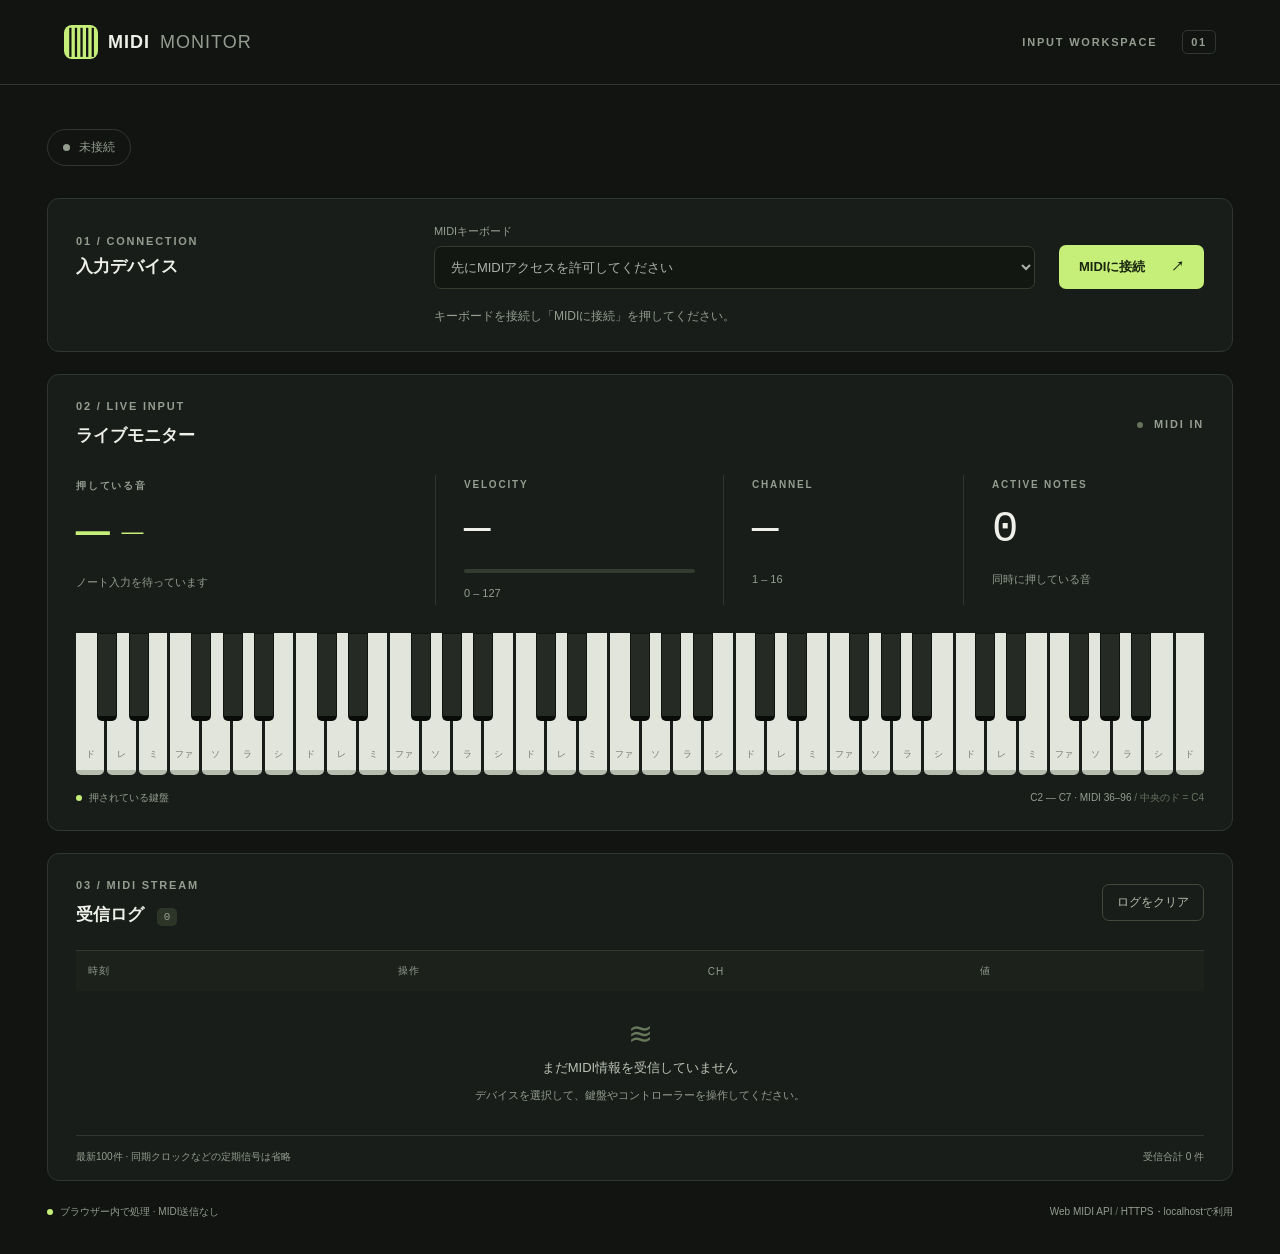
==== index.html @ 422c73a1 "MIDI Monitorを実装" ====
<!doctype html>
<html lang="ja">
<head>
  <meta charset="utf-8"><meta name="viewport" content="width=device-width,initial-scale=1">
  <title>MIDI Monitor — 入力モニター</title>
  <meta name="description" content="MIDIキーボードを選択し、ノート、ベロシティ、コントロール情報をリアルタイム表示。">
  <link rel="icon" href="data:image/svg+xml,%3Csvg xmlns='http://www.w3.org/2000/svg' viewBox='0 0 32 32'%3E%3Crect width='32' height='32' rx='8' fill='%23c7f36b'/%3E%3Cpath d='M8 8v16m8-16v16m8-16v16' stroke='%23191d17' stroke-width='4'/%3E%3C/svg%3E">
  <link rel="stylesheet" href="style.css"><script src="script.js" defer></script>
</head>
<body>
<header><a class="brand" href="./"><span class="brand-icon">▥</span>MIDI<span class="brand-light">MONITOR</span></a><span class="header-label">INPUT WORKSPACE <span class="version">01</span></span></header>
<main>
  <div class="title-row"><span class="status" id="status">未接続</span></div>
  <section class="connection panel" aria-labelledby="connection-title"><div><p class="eyebrow">01 / CONNECTION</p><h2 id="connection-title">入力デバイス</h2></div><div class="device-control"><label for="device">MIDIキーボード</label><select id="device" disabled><option value="">先にMIDIアクセスを許可してください</option></select></div><button class="primary" id="connect">MIDIに接続 <span>↗</span></button><p class="connection-help" id="message" role="status">キーボードを接続し「MIDIに接続」を押してください。</p></section>
  <section class="monitor panel" aria-labelledby="monitor-title"><div class="section-heading"><div><p class="eyebrow">02 / LIVE INPUT</p><h2 id="monitor-title">ライブモニター</h2></div><span class="small-label"><i id="activity"></i> MIDI IN</span></div>
    <div class="readouts"><div class="note-readout"><span class="metric-label">押している音</span><div class="note-display"><div id="note">—</div><span id="solfege" aria-label="ドレミの音名">—</span></div><span id="note-number">ノート入力を待っています</span></div><div class="metric"><span class="metric-label">VELOCITY</span><strong id="velocity">—</strong><div class="meter"><span id="velocity-bar"></span></div><span class="metric-foot">0 – 127</span></div><div class="metric"><span class="metric-label">CHANNEL</span><strong id="channel">—</strong><span class="metric-foot">1 – 16</span></div><div class="metric"><span class="metric-label">ACTIVE NOTES</span><strong id="active">0</strong><span class="metric-foot">同時に押している音</span></div></div>
    <div class="keyboard-scroll"><div id="keyboard" class="keyboard" role="img" aria-label="受信中のノートを示す鍵盤、C2からC7"></div></div><div class="keyboard-footer"><span><span class="legend-dot"></span>押されている鍵盤</span><span>C2 — C7 · MIDI 36–96 <span class="muted">/ 中央のド = C4</span></span></div>
  </section>
  <section class="log panel" aria-labelledby="log-title">
    <div class="section-heading"><div><p class="eyebrow">03 / MIDI STREAM</p><h2 id="log-title">受信ログ <span id="count">0</span></h2></div><button id="clear" class="secondary">ログをクリア</button></div>
    <div class="table-scroll"><table><thead><tr><th>時刻</th><th>操作</th><th>CH</th><th>値</th></tr></thead><tbody id="events"></tbody></table><div id="empty"><span class="empty-icon">≋</span><p>まだMIDI情報を受信していません</p><span>デバイスを選択して、鍵盤やコントローラーを操作してください。</span></div></div>
    <div class="log-footer"><span>最新100件 · 同期クロックなどの定期信号は省略</span><span id="total">受信合計 0 件</span></div>
  </section>
  <footer><span><span class="footer-dot"></span>ブラウザー内で処理 · MIDI送信なし</span><span>Web MIDI API <span class="muted">/</span> HTTPS・localhostで利用</span></footer>
</main>
</body></html>
---- style.css ----
:root{color-scheme:dark;--bg:#111411;--panel:#191d19;--line:#30372e;--text:#eef0e9;--muted:#949d90;--accent:#c5ef79;font-family:Inter,"Segoe UI","Noto Sans JP",sans-serif}*{box-sizing:border-box}body{margin:0;background:var(--bg);color:var(--text)}header{height:85px;padding:0 5%;border-bottom:1px solid var(--line);display:flex;align-items:center;justify-content:space-between}.brand{display:flex;align-items:center;gap:10px;color:var(--text);text-decoration:none;letter-spacing:1px;font-size:18px;font-weight:750}.brand-icon{display:grid;place-items:center;background:var(--accent);color:var(--bg);width:34px;height:34px;border-radius:8px;font-size:28px}.brand-light{font-weight:400;color:var(--muted)}.header-label,.eyebrow,.small-label,.metric-label{font-size:11px;letter-spacing:1.8px;font-weight:600}.header-label{color:var(--muted)}.version{margin-left:20px;border:1px solid var(--line);padding:5px 8px;border-radius:5px}main{max-width:1250px;margin:auto;padding:44px 32px 20px}.title-row{display:flex;align-items:center;justify-content:space-between;margin-bottom:32px}.eyebrow{color:var(--muted);margin:0 0 12px}h1{font-size:30px;letter-spacing:.02em;margin:0 0 12px;font-weight:600}.intro{font-size:13px;color:var(--muted);margin:0}.status{border:1px solid var(--line);border-radius:30px;padding:9px 15px;font-size:12px;color:var(--muted)}.status:before{content:"";display:inline-block;width:7px;height:7px;background:currentColor;border-radius:50%;margin-right:9px}.status.connected{color:var(--accent)}.panel{background:var(--panel);border:1px solid var(--line);border-radius:12px;margin-bottom:22px;padding:25px 28px}h2{font-size:17px;margin:0;font-weight:600}.connection{display:grid;grid-template-columns:1fr 1.8fr auto;gap:18px 24px;align-items:center}.connection .eyebrow{margin-bottom:8px}label{display:block;font-size:11px;color:var(--muted);margin-bottom:7px}select{width:100%;background:#111510;border:1px solid #414a3b;border-radius:7px;color:var(--text);padding:12px;font:inherit;font-size:13px}button{font:inherit;cursor:pointer;border-radius:7px;white-space:nowrap}button:disabled{opacity:.5;cursor:default}.primary{padding:13px 20px;background:var(--accent);color:#1a2510;border:0;font-weight:700;font-size:13px;margin-top:21px}.primary span{margin-left:22px}.connection-help{grid-column:2/4;margin:0;font-size:12px;color:var(--muted);line-height:1.6}.section-heading{display:flex;justify-content:space-between;align-items:center}.small-label{color:var(--muted)}i{display:inline-block;width:6px;height:6px;border-radius:50%;background:#65725c;margin-right:6px}i.flash{background:var(--accent);box-shadow:0 0 8px var(--accent)}.readouts{display:grid;grid-template-columns:1.5fr 1.2fr 1fr 1fr;margin:28px 0}.readouts>div{padding:4px 28px;border-right:1px solid var(--line)}.readouts>div:first-child{padding-left:0}.readouts>div:last-child{border-right:0}.metric-label{color:var(--muted);display:block;font-size:10px}.note-readout #note{font-family:Consolas,monospace;font-size:56px;color:var(--accent);line-height:1.4}.note-readout>span:last-child,.metric-foot{font-size:11px;color:var(--muted)}.metric strong{display:block;font:44px/1.8 Consolas,monospace}.meter{height:4px;background:#333b2e;border-radius:4px;margin:0 0 10px}.meter span{display:block;height:100%;background:var(--accent);width:0;border-radius:4px}.keyboard-scroll{overflow:auto;padding-bottom:2px}.keyboard{height:142px;position:relative;min-width:680px;display:flex;gap:3px}.key{position:relative;background:#e2e5dc;flex:1;border-radius:0 0 5px 5px;border-bottom:5px solid #b6bdae;transition:background 60ms}.key.black{position:absolute;top:0;height:62%;background:#252b24;border:1px solid #10140f;border-bottom:5px solid #080b08;z-index:2}.key span{position:absolute;bottom:9px;font:10px Consolas,monospace;color:#72796d;width:100%;text-align:center}.key.pressed{background:var(--accent);border-bottom-color:#8daf51}.keyboard-footer,.log-footer{display:flex;justify-content:space-between;color:var(--muted);font-size:10px;padding-top:14px;gap:16px}.legend-dot,.footer-dot{display:inline-block;background:var(--accent);width:6px;height:6px;border-radius:50%;margin-right:7px}.muted{color:#687361}.secondary{background:transparent;border:1px solid #414a3b;padding:9px 14px;font-size:12px;color:#b7bfaf}.secondary:hover{background:#2c3428}button:focus-visible,select:focus-visible,a:focus-visible{outline:2px solid var(--accent);outline-offset:4px}.log{padding-bottom:16px}#count{font:11px Consolas,monospace;padding:3px 7px;border-radius:5px;background:#2d3528;color:var(--muted);margin-left:8px}.table-scroll{max-height:330px;overflow:auto;margin-top:24px;border-top:1px solid var(--line)}table{width:100%;border-collapse:collapse;text-align:left;white-space:nowrap;font-size:12px}th{color:var(--muted);font-size:10px;letter-spacing:1px;font-weight:500;padding:13px 12px;background:#1c211b;position:sticky;top:0}td{padding:12px;border-bottom:1px solid #2a3127;font-family:Consolas,monospace}td:nth-child(2){color:var(--accent)}#empty{text-align:center;padding:25px 15px 32px}#empty[hidden]{display:none}.empty-icon{color:#68795b;font-size:30px}#empty p{font-size:13px;color:#bbc3b4;margin:8px 0}#empty>span:last-child{font-size:11px;color:var(--muted)}.log-footer{border-top:1px solid var(--line)}footer{display:flex;justify-content:space-between;color:var(--muted);font-size:10px;padding:2px 0 15px;gap:15px}@media(max-width:750px){header{height:66px;padding:0 20px}.header-label{display:none}main{padding:28px 16px 16px}h1{font-size:23px}.title-row{gap:12px;align-items:flex-start}.status{font-size:10px;padding:8px;white-space:nowrap}.panel{padding:20px 16px}.connection{grid-template-columns:1fr auto}.connection>div:first-child{grid-column:1/-1}.connection-help{grid-column:1/-1}.readouts{grid-template-columns:1fr 1fr;row-gap:22px}.readouts>div{padding:0 16px}.readouts>div:nth-child(2){border:0}.readouts>div:nth-child(3){padding-left:0}.keyboard-footer{font-size:9px}.keyboard-footer .muted{display:none}footer{flex-direction:column;font-size:10px}.intro{font-size:11px}.primary{padding:13px}.primary span{margin-left:10px}}
:root .note-display{display:flex;align-items:center;gap:12px;flex-wrap:wrap}#solfege{font-size:22px;color:var(--accent);white-space:nowrap}.key span{font-size:9px}
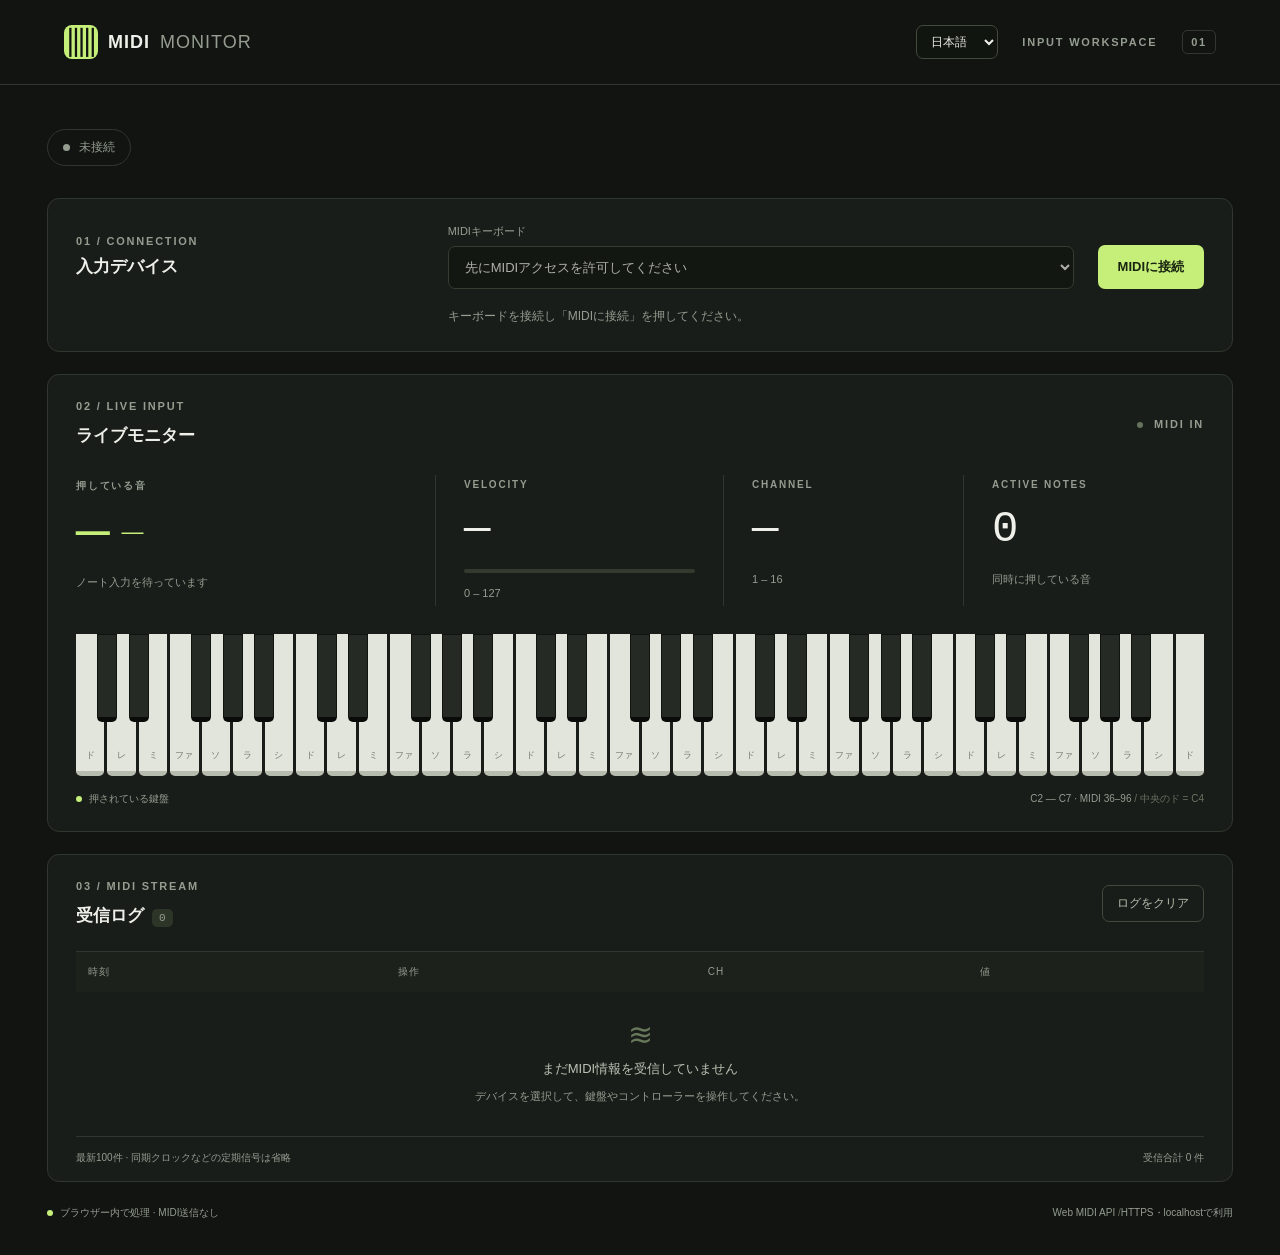
==== commit e24944cf: "Add Japanese and English site localization" ====
--- a/index.html
+++ b/index.html
@@ -8,19 +8,19 @@
   <link rel="stylesheet" href="style.css"><script src="script.js" defer></script>
 </head>
 <body>
-<header><a class="brand" href="./"><span class="brand-icon">▥</span>MIDI<span class="brand-light">MONITOR</span></a><span class="header-label">INPUT WORKSPACE <span class="version">01</span></span></header>
+<header><a class="brand" href="./"><span class="brand-icon">▥</span>MIDI<span class="brand-light">MONITOR</span></a><div class="header-controls"><select id="language" aria-label="Language / 言語"><option value="ja" lang="ja">日本語</option><option value="en" lang="en">English</option></select><span class="header-label">INPUT WORKSPACE <span class="version">01</span></span></div></header>
 <main>
-  <div class="title-row"><span class="status" id="status">未接続</span></div>
-  <section class="connection panel" aria-labelledby="connection-title"><div><p class="eyebrow">01 / CONNECTION</p><h2 id="connection-title">入力デバイス</h2></div><div class="device-control"><label for="device">MIDIキーボード</label><select id="device" disabled><option value="">先にMIDIアクセスを許可してください</option></select></div><button class="primary" id="connect">MIDIに接続 <span>↗</span></button><p class="connection-help" id="message" role="status">キーボードを接続し「MIDIに接続」を押してください。</p></section>
-  <section class="monitor panel" aria-labelledby="monitor-title"><div class="section-heading"><div><p class="eyebrow">02 / LIVE INPUT</p><h2 id="monitor-title">ライブモニター</h2></div><span class="small-label"><i id="activity"></i> MIDI IN</span></div>
-    <div class="readouts"><div class="note-readout"><span class="metric-label">押している音</span><div class="note-display"><div id="note">—</div><span id="solfege" aria-label="ドレミの音名">—</span></div><span id="note-number">ノート入力を待っています</span></div><div class="metric"><span class="metric-label">VELOCITY</span><strong id="velocity">—</strong><div class="meter"><span id="velocity-bar"></span></div><span class="metric-foot">0 – 127</span></div><div class="metric"><span class="metric-label">CHANNEL</span><strong id="channel">—</strong><span class="metric-foot">1 – 16</span></div><div class="metric"><span class="metric-label">ACTIVE NOTES</span><strong id="active">0</strong><span class="metric-foot">同時に押している音</span></div></div>
-    <div class="keyboard-scroll"><div id="keyboard" class="keyboard" role="img" aria-label="受信中のノートを示す鍵盤、C2からC7"></div></div><div class="keyboard-footer"><span><span class="legend-dot"></span>押されている鍵盤</span><span>C2 — C7 · MIDI 36–96 <span class="muted">/ 中央のド = C4</span></span></div>
+  <div class="title-row"><span class="status" id="status"><span data-i18n="未接続">未接続</span></span></div>
+  <section class="connection panel" aria-labelledby="connection-title"><div><p class="eyebrow">01 / CONNECTION</p><h2 id="connection-title"><span data-i18n="入力デバイス">入力デバイス</span></h2></div><div class="device-control"><label for="device"><span data-i18n="MIDIキーボード">MIDIキーボード</span></label><select id="device" disabled><option value="">先にMIDIアクセスを許可してください</option></select></div><button class="primary" id="connect"><span data-i18n="MIDIに接続">MIDIに接続 </span><span>↗</span></button><p class="connection-help" id="message" role="status"><span data-i18n="キーボードを接続し「MIDIに接続」を押してください。">キーボードを接続し「MIDIに接続」を押してください。</span></p></section>
+  <section class="monitor panel" aria-labelledby="monitor-title"><div class="section-heading"><div><p class="eyebrow">02 / LIVE INPUT</p><h2 id="monitor-title"><span data-i18n="ライブモニター">ライブモニター</span></h2></div><span class="small-label"><i id="activity"></i> MIDI IN</span></div>
+    <div class="readouts"><div class="note-readout"><span class="metric-label"><span data-i18n="押している音">押している音</span></span><div class="note-display"><div id="note">—</div><span id="solfege" data-i18n-aria="ドレミの音名" aria-label="ドレミの音名">—</span></div><span id="note-number"><span data-i18n="ノート入力を待っています">ノート入力を待っています</span></span></div><div class="metric"><span class="metric-label">VELOCITY</span><strong id="velocity">—</strong><div class="meter"><span id="velocity-bar"></span></div><span class="metric-foot">0 – 127</span></div><div class="metric"><span class="metric-label">CHANNEL</span><strong id="channel">—</strong><span class="metric-foot">1 – 16</span></div><div class="metric"><span class="metric-label">ACTIVE NOTES</span><strong id="active">0</strong><span class="metric-foot"><span data-i18n="同時に押している音">同時に押している音</span></span></div></div>
+    <div class="keyboard-scroll"><div id="keyboard" class="keyboard" role="img" data-i18n-aria="受信中のノートを示す鍵盤、C2からC7" aria-label="受信中のノートを示す鍵盤、C2からC7"></div></div><div class="keyboard-footer"><span><span class="legend-dot"></span><span data-i18n="押されている鍵盤">押されている鍵盤</span></span><span>C2 — C7 · MIDI 36–96 <span class="muted"><span data-i18n="/ 中央のド = C4">/ 中央のド = C4</span></span></span></div>
   </section>
   <section class="log panel" aria-labelledby="log-title">
-    <div class="section-heading"><div><p class="eyebrow">03 / MIDI STREAM</p><h2 id="log-title">受信ログ <span id="count">0</span></h2></div><button id="clear" class="secondary">ログをクリア</button></div>
-    <div class="table-scroll"><table><thead><tr><th>時刻</th><th>操作</th><th>CH</th><th>値</th></tr></thead><tbody id="events"></tbody></table><div id="empty"><span class="empty-icon">≋</span><p>まだMIDI情報を受信していません</p><span>デバイスを選択して、鍵盤やコントローラーを操作してください。</span></div></div>
-    <div class="log-footer"><span>最新100件 · 同期クロックなどの定期信号は省略</span><span id="total">受信合計 0 件</span></div>
+    <div class="section-heading"><div><p class="eyebrow">03 / MIDI STREAM</p><h2 id="log-title"><span data-i18n="受信ログ">受信ログ </span><span id="count">0</span></h2></div><button id="clear" class="secondary"><span data-i18n="ログをクリア">ログをクリア</span></button></div>
+    <div class="table-scroll"><table><thead><tr><th><span data-i18n="時刻">時刻</span></th><th><span data-i18n="操作">操作</span></th><th>CH</th><th><span data-i18n="値">値</span></th></tr></thead><tbody id="events"></tbody></table><div id="empty"><span class="empty-icon">≋</span><p><span data-i18n="まだMIDI情報を受信していません">まだMIDI情報を受信していません</span></p><span><span data-i18n="デバイスを選択して、鍵盤やコントローラーを操作してください。">デバイスを選択して、鍵盤やコントローラーを操作してください。</span></span></div></div>
+    <div class="log-footer"><span><span data-i18n="最新100件 · 同期クロックなどの定期信号は省略">最新100件 · 同期クロックなどの定期信号は省略</span></span><span id="total">受信合計 0 件</span></div>
   </section>
-  <footer><span><span class="footer-dot"></span>ブラウザー内で処理 · MIDI送信なし</span><span>Web MIDI API <span class="muted">/</span> HTTPS・localhostで利用</span></footer>
+  <footer><span><span class="footer-dot"></span><span data-i18n="ブラウザー内で処理 · MIDI送信なし">ブラウザー内で処理 · MIDI送信なし</span></span><span>Web MIDI API <span class="muted">/</span><span data-i18n="HTTPS・localhostで利用"> HTTPS・localhostで利用</span></span></footer>
 </main>
 </body></html>
--- a/style.css
+++ b/style.css
@@ -1,2 +1,5 @@
 :root{color-scheme:dark;--bg:#111411;--panel:#191d19;--line:#30372e;--text:#eef0e9;--muted:#949d90;--accent:#c5ef79;font-family:Inter,"Segoe UI","Noto Sans JP",sans-serif}*{box-sizing:border-box}body{margin:0;background:var(--bg);color:var(--text)}header{height:85px;padding:0 5%;border-bottom:1px solid var(--line);display:flex;align-items:center;justify-content:space-between}.brand{display:flex;align-items:center;gap:10px;color:var(--text);text-decoration:none;letter-spacing:1px;font-size:18px;font-weight:750}.brand-icon{display:grid;place-items:center;background:var(--accent);color:var(--bg);width:34px;height:34px;border-radius:8px;font-size:28px}.brand-light{font-weight:400;color:var(--muted)}.header-label,.eyebrow,.small-label,.metric-label{font-size:11px;letter-spacing:1.8px;font-weight:600}.header-label{color:var(--muted)}.version{margin-left:20px;border:1px solid var(--line);padding:5px 8px;border-radius:5px}main{max-width:1250px;margin:auto;padding:44px 32px 20px}.title-row{display:flex;align-items:center;justify-content:space-between;margin-bottom:32px}.eyebrow{color:var(--muted);margin:0 0 12px}h1{font-size:30px;letter-spacing:.02em;margin:0 0 12px;font-weight:600}.intro{font-size:13px;color:var(--muted);margin:0}.status{border:1px solid var(--line);border-radius:30px;padding:9px 15px;font-size:12px;color:var(--muted)}.status:before{content:"";display:inline-block;width:7px;height:7px;background:currentColor;border-radius:50%;margin-right:9px}.status.connected{color:var(--accent)}.panel{background:var(--panel);border:1px solid var(--line);border-radius:12px;margin-bottom:22px;padding:25px 28px}h2{font-size:17px;margin:0;font-weight:600}.connection{display:grid;grid-template-columns:1fr 1.8fr auto;gap:18px 24px;align-items:center}.connection .eyebrow{margin-bottom:8px}label{display:block;font-size:11px;color:var(--muted);margin-bottom:7px}select{width:100%;background:#111510;border:1px solid #414a3b;border-radius:7px;color:var(--text);padding:12px;font:inherit;font-size:13px}button{font:inherit;cursor:pointer;border-radius:7px;white-space:nowrap}button:disabled{opacity:.5;cursor:default}.primary{padding:13px 20px;background:var(--accent);color:#1a2510;border:0;font-weight:700;font-size:13px;margin-top:21px}.primary span{margin-left:22px}.connection-help{grid-column:2/4;margin:0;font-size:12px;color:var(--muted);line-height:1.6}.section-heading{display:flex;justify-content:space-between;align-items:center}.small-label{color:var(--muted)}i{display:inline-block;width:6px;height:6px;border-radius:50%;background:#65725c;margin-right:6px}i.flash{background:var(--accent);box-shadow:0 0 8px var(--accent)}.readouts{display:grid;grid-template-columns:1.5fr 1.2fr 1fr 1fr;margin:28px 0}.readouts>div{padding:4px 28px;border-right:1px solid var(--line)}.readouts>div:first-child{padding-left:0}.readouts>div:last-child{border-right:0}.metric-label{color:var(--muted);display:block;font-size:10px}.note-readout #note{font-family:Consolas,monospace;font-size:56px;color:var(--accent);line-height:1.4}.note-readout>span:last-child,.metric-foot{font-size:11px;color:var(--muted)}.metric strong{display:block;font:44px/1.8 Consolas,monospace}.meter{height:4px;background:#333b2e;border-radius:4px;margin:0 0 10px}.meter span{display:block;height:100%;background:var(--accent);width:0;border-radius:4px}.keyboard-scroll{overflow:auto;padding-bottom:2px}.keyboard{height:142px;position:relative;min-width:680px;display:flex;gap:3px}.key{position:relative;background:#e2e5dc;flex:1;border-radius:0 0 5px 5px;border-bottom:5px solid #b6bdae;transition:background 60ms}.key.black{position:absolute;top:0;height:62%;background:#252b24;border:1px solid #10140f;border-bottom:5px solid #080b08;z-index:2}.key span{position:absolute;bottom:9px;font:10px Consolas,monospace;color:#72796d;width:100%;text-align:center}.key.pressed{background:var(--accent);border-bottom-color:#8daf51}.keyboard-footer,.log-footer{display:flex;justify-content:space-between;color:var(--muted);font-size:10px;padding-top:14px;gap:16px}.legend-dot,.footer-dot{display:inline-block;background:var(--accent);width:6px;height:6px;border-radius:50%;margin-right:7px}.muted{color:#687361}.secondary{background:transparent;border:1px solid #414a3b;padding:9px 14px;font-size:12px;color:#b7bfaf}.secondary:hover{background:#2c3428}button:focus-visible,select:focus-visible,a:focus-visible{outline:2px solid var(--accent);outline-offset:4px}.log{padding-bottom:16px}#count{font:11px Consolas,monospace;padding:3px 7px;border-radius:5px;background:#2d3528;color:var(--muted);margin-left:8px}.table-scroll{max-height:330px;overflow:auto;margin-top:24px;border-top:1px solid var(--line)}table{width:100%;border-collapse:collapse;text-align:left;white-space:nowrap;font-size:12px}th{color:var(--muted);font-size:10px;letter-spacing:1px;font-weight:500;padding:13px 12px;background:#1c211b;position:sticky;top:0}td{padding:12px;border-bottom:1px solid #2a3127;font-family:Consolas,monospace}td:nth-child(2){color:var(--accent)}#empty{text-align:center;padding:25px 15px 32px}#empty[hidden]{display:none}.empty-icon{color:#68795b;font-size:30px}#empty p{font-size:13px;color:#bbc3b4;margin:8px 0}#empty>span:last-child{font-size:11px;color:var(--muted)}.log-footer{border-top:1px solid var(--line)}footer{display:flex;justify-content:space-between;color:var(--muted);font-size:10px;padding:2px 0 15px;gap:15px}@media(max-width:750px){header{height:66px;padding:0 20px}.header-label{display:none}main{padding:28px 16px 16px}h1{font-size:23px}.title-row{gap:12px;align-items:flex-start}.status{font-size:10px;padding:8px;white-space:nowrap}.panel{padding:20px 16px}.connection{grid-template-columns:1fr auto}.connection>div:first-child{grid-column:1/-1}.connection-help{grid-column:1/-1}.readouts{grid-template-columns:1fr 1fr;row-gap:22px}.readouts>div{padding:0 16px}.readouts>div:nth-child(2){border:0}.readouts>div:nth-child(3){padding-left:0}.keyboard-footer{font-size:9px}.keyboard-footer .muted{display:none}footer{flex-direction:column;font-size:10px}.intro{font-size:11px}.primary{padding:13px}.primary span{margin-left:10px}}
 :root .note-display{display:flex;align-items:center;gap:12px;flex-wrap:wrap}#solfege{font-size:22px;color:var(--accent);white-space:nowrap}.key span{font-size:9px}
+.header-controls{display:flex;align-items:center;gap:24px}#language{width:auto;padding:8px 10px;font-size:12px}.connection>*{min-width:0}.keyboard-footer,.log-footer{flex-wrap:wrap}.metric-foot{line-height:1.5}
+@media(max-width:750px){.header-controls{gap:0}.connection{grid-template-columns:minmax(0,1fr)}.primary{margin-top:0;justify-self:start}.readouts{grid-template-columns:repeat(2,minmax(0,1fr))}.section-heading{gap:12px}.small-label{white-space:nowrap}}
+@media(max-width:380px){header{padding:0 12px}.brand{gap:6px;font-size:14px}.brand-icon{width:28px;height:28px}#language{padding:8px 6px}}
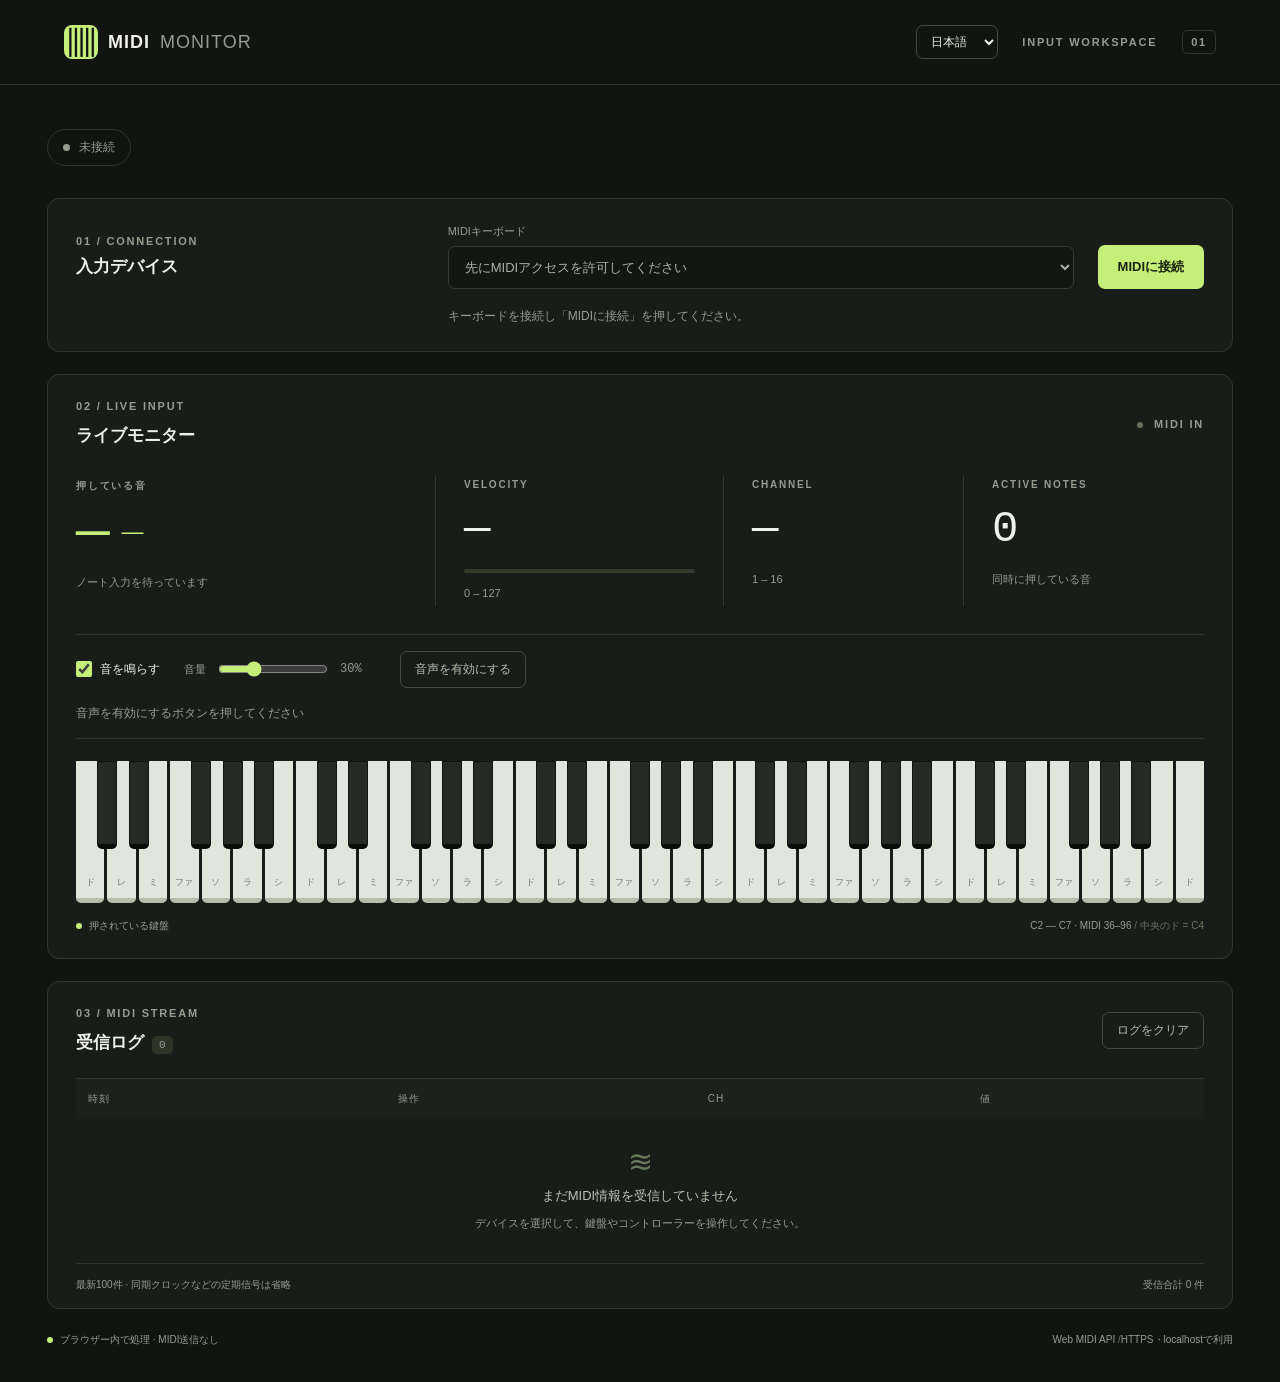
==== commit daf33cda: "Add MIDI-driven synth playback and audio controls" ====
--- a/index.html
+++ b/index.html
@@ -14,6 +14,12 @@
   <section class="connection panel" aria-labelledby="connection-title"><div><p class="eyebrow">01 / CONNECTION</p><h2 id="connection-title"><span data-i18n="入力デバイス">入力デバイス</span></h2></div><div class="device-control"><label for="device"><span data-i18n="MIDIキーボード">MIDIキーボード</span></label><select id="device" disabled><option value="">先にMIDIアクセスを許可してください</option></select></div><button class="primary" id="connect"><span data-i18n="MIDIに接続">MIDIに接続 </span><span>↗</span></button><p class="connection-help" id="message" role="status"><span data-i18n="キーボードを接続し「MIDIに接続」を押してください。">キーボードを接続し「MIDIに接続」を押してください。</span></p></section>
   <section class="monitor panel" aria-labelledby="monitor-title"><div class="section-heading"><div><p class="eyebrow">02 / LIVE INPUT</p><h2 id="monitor-title"><span data-i18n="ライブモニター">ライブモニター</span></h2></div><span class="small-label"><i id="activity"></i> MIDI IN</span></div>
     <div class="readouts"><div class="note-readout"><span class="metric-label"><span data-i18n="押している音">押している音</span></span><div class="note-display"><div id="note">—</div><span id="solfege" data-i18n-aria="ドレミの音名" aria-label="ドレミの音名">—</span></div><span id="note-number"><span data-i18n="ノート入力を待っています">ノート入力を待っています</span></span></div><div class="metric"><span class="metric-label">VELOCITY</span><strong id="velocity">—</strong><div class="meter"><span id="velocity-bar"></span></div><span class="metric-foot">0 – 127</span></div><div class="metric"><span class="metric-label">CHANNEL</span><strong id="channel">—</strong><span class="metric-foot">1 – 16</span></div><div class="metric"><span class="metric-label">ACTIVE NOTES</span><strong id="active">0</strong><span class="metric-foot"><span data-i18n="同時に押している音">同時に押している音</span></span></div></div>
+    <div class="sound-controls" role="group" data-i18n-aria="サウンド" aria-label="サウンド">
+      <label class="sound-toggle"><input type="checkbox" id="sound-enabled" checked><span data-i18n="音を鳴らす">音を鳴らす</span></label>
+      <div class="volume-control"><label for="volume" data-i18n="音量">音量</label><input type="range" id="volume" min="0" max="100" value="30"><output id="volume-value" for="volume">30%</output></div>
+      <button type="button" id="enable-audio" class="secondary" data-i18n="音声を有効にする">音声を有効にする</button>
+      <p id="audio-status" role="status"></p>
+    </div>
     <div class="keyboard-scroll"><div id="keyboard" class="keyboard" role="img" data-i18n-aria="受信中のノートを示す鍵盤、C2からC7" aria-label="受信中のノートを示す鍵盤、C2からC7"></div></div><div class="keyboard-footer"><span><span class="legend-dot"></span><span data-i18n="押されている鍵盤">押されている鍵盤</span></span><span>C2 — C7 · MIDI 36–96 <span class="muted"><span data-i18n="/ 中央のド = C4">/ 中央のド = C4</span></span></span></div>
   </section>
   <section class="log panel" aria-labelledby="log-title">
--- a/style.css
+++ b/style.css
@@ -1,5 +1,6 @@
 :root{color-scheme:dark;--bg:#111411;--panel:#191d19;--line:#30372e;--text:#eef0e9;--muted:#949d90;--accent:#c5ef79;font-family:Inter,"Segoe UI","Noto Sans JP",sans-serif}*{box-sizing:border-box}body{margin:0;background:var(--bg);color:var(--text)}header{height:85px;padding:0 5%;border-bottom:1px solid var(--line);display:flex;align-items:center;justify-content:space-between}.brand{display:flex;align-items:center;gap:10px;color:var(--text);text-decoration:none;letter-spacing:1px;font-size:18px;font-weight:750}.brand-icon{display:grid;place-items:center;background:var(--accent);color:var(--bg);width:34px;height:34px;border-radius:8px;font-size:28px}.brand-light{font-weight:400;color:var(--muted)}.header-label,.eyebrow,.small-label,.metric-label{font-size:11px;letter-spacing:1.8px;font-weight:600}.header-label{color:var(--muted)}.version{margin-left:20px;border:1px solid var(--line);padding:5px 8px;border-radius:5px}main{max-width:1250px;margin:auto;padding:44px 32px 20px}.title-row{display:flex;align-items:center;justify-content:space-between;margin-bottom:32px}.eyebrow{color:var(--muted);margin:0 0 12px}h1{font-size:30px;letter-spacing:.02em;margin:0 0 12px;font-weight:600}.intro{font-size:13px;color:var(--muted);margin:0}.status{border:1px solid var(--line);border-radius:30px;padding:9px 15px;font-size:12px;color:var(--muted)}.status:before{content:"";display:inline-block;width:7px;height:7px;background:currentColor;border-radius:50%;margin-right:9px}.status.connected{color:var(--accent)}.panel{background:var(--panel);border:1px solid var(--line);border-radius:12px;margin-bottom:22px;padding:25px 28px}h2{font-size:17px;margin:0;font-weight:600}.connection{display:grid;grid-template-columns:1fr 1.8fr auto;gap:18px 24px;align-items:center}.connection .eyebrow{margin-bottom:8px}label{display:block;font-size:11px;color:var(--muted);margin-bottom:7px}select{width:100%;background:#111510;border:1px solid #414a3b;border-radius:7px;color:var(--text);padding:12px;font:inherit;font-size:13px}button{font:inherit;cursor:pointer;border-radius:7px;white-space:nowrap}button:disabled{opacity:.5;cursor:default}.primary{padding:13px 20px;background:var(--accent);color:#1a2510;border:0;font-weight:700;font-size:13px;margin-top:21px}.primary span{margin-left:22px}.connection-help{grid-column:2/4;margin:0;font-size:12px;color:var(--muted);line-height:1.6}.section-heading{display:flex;justify-content:space-between;align-items:center}.small-label{color:var(--muted)}i{display:inline-block;width:6px;height:6px;border-radius:50%;background:#65725c;margin-right:6px}i.flash{background:var(--accent);box-shadow:0 0 8px var(--accent)}.readouts{display:grid;grid-template-columns:1.5fr 1.2fr 1fr 1fr;margin:28px 0}.readouts>div{padding:4px 28px;border-right:1px solid var(--line)}.readouts>div:first-child{padding-left:0}.readouts>div:last-child{border-right:0}.metric-label{color:var(--muted);display:block;font-size:10px}.note-readout #note{font-family:Consolas,monospace;font-size:56px;color:var(--accent);line-height:1.4}.note-readout>span:last-child,.metric-foot{font-size:11px;color:var(--muted)}.metric strong{display:block;font:44px/1.8 Consolas,monospace}.meter{height:4px;background:#333b2e;border-radius:4px;margin:0 0 10px}.meter span{display:block;height:100%;background:var(--accent);width:0;border-radius:4px}.keyboard-scroll{overflow:auto;padding-bottom:2px}.keyboard{height:142px;position:relative;min-width:680px;display:flex;gap:3px}.key{position:relative;background:#e2e5dc;flex:1;border-radius:0 0 5px 5px;border-bottom:5px solid #b6bdae;transition:background 60ms}.key.black{position:absolute;top:0;height:62%;background:#252b24;border:1px solid #10140f;border-bottom:5px solid #080b08;z-index:2}.key span{position:absolute;bottom:9px;font:10px Consolas,monospace;color:#72796d;width:100%;text-align:center}.key.pressed{background:var(--accent);border-bottom-color:#8daf51}.keyboard-footer,.log-footer{display:flex;justify-content:space-between;color:var(--muted);font-size:10px;padding-top:14px;gap:16px}.legend-dot,.footer-dot{display:inline-block;background:var(--accent);width:6px;height:6px;border-radius:50%;margin-right:7px}.muted{color:#687361}.secondary{background:transparent;border:1px solid #414a3b;padding:9px 14px;font-size:12px;color:#b7bfaf}.secondary:hover{background:#2c3428}button:focus-visible,select:focus-visible,a:focus-visible{outline:2px solid var(--accent);outline-offset:4px}.log{padding-bottom:16px}#count{font:11px Consolas,monospace;padding:3px 7px;border-radius:5px;background:#2d3528;color:var(--muted);margin-left:8px}.table-scroll{max-height:330px;overflow:auto;margin-top:24px;border-top:1px solid var(--line)}table{width:100%;border-collapse:collapse;text-align:left;white-space:nowrap;font-size:12px}th{color:var(--muted);font-size:10px;letter-spacing:1px;font-weight:500;padding:13px 12px;background:#1c211b;position:sticky;top:0}td{padding:12px;border-bottom:1px solid #2a3127;font-family:Consolas,monospace}td:nth-child(2){color:var(--accent)}#empty{text-align:center;padding:25px 15px 32px}#empty[hidden]{display:none}.empty-icon{color:#68795b;font-size:30px}#empty p{font-size:13px;color:#bbc3b4;margin:8px 0}#empty>span:last-child{font-size:11px;color:var(--muted)}.log-footer{border-top:1px solid var(--line)}footer{display:flex;justify-content:space-between;color:var(--muted);font-size:10px;padding:2px 0 15px;gap:15px}@media(max-width:750px){header{height:66px;padding:0 20px}.header-label{display:none}main{padding:28px 16px 16px}h1{font-size:23px}.title-row{gap:12px;align-items:flex-start}.status{font-size:10px;padding:8px;white-space:nowrap}.panel{padding:20px 16px}.connection{grid-template-columns:1fr auto}.connection>div:first-child{grid-column:1/-1}.connection-help{grid-column:1/-1}.readouts{grid-template-columns:1fr 1fr;row-gap:22px}.readouts>div{padding:0 16px}.readouts>div:nth-child(2){border:0}.readouts>div:nth-child(3){padding-left:0}.keyboard-footer{font-size:9px}.keyboard-footer .muted{display:none}footer{flex-direction:column;font-size:10px}.intro{font-size:11px}.primary{padding:13px}.primary span{margin-left:10px}}
 :root .note-display{display:flex;align-items:center;gap:12px;flex-wrap:wrap}#solfege{font-size:22px;color:var(--accent);white-space:nowrap}.key span{font-size:9px}
 .header-controls{display:flex;align-items:center;gap:24px}#language{width:auto;padding:8px 10px;font-size:12px}.connection>*{min-width:0}.keyboard-footer,.log-footer{flex-wrap:wrap}.metric-foot{line-height:1.5}
+.sound-controls{display:flex;align-items:center;flex-wrap:wrap;gap:16px 24px;margin:0 0 22px;padding:16px 0;border-top:1px solid var(--line);border-bottom:1px solid var(--line)}.sound-toggle{display:flex;align-items:center;gap:8px;margin:0;color:var(--text);font-size:12px;cursor:pointer}.sound-controls input{accent-color:var(--accent)}.sound-toggle input{width:16px;height:16px;margin:0}.volume-control{display:flex;align-items:center;gap:10px}.volume-control label{margin:0}.volume-control input{width:110px;max-width:30vw}.volume-control output{min-width:36px;color:var(--muted);font:12px Consolas,monospace}#audio-status{flex-basis:100%;margin:0;color:var(--muted);font-size:12px;line-height:1.5}.sound-controls input:focus-visible{outline:2px solid var(--accent);outline-offset:4px}
 @media(max-width:750px){.header-controls{gap:0}.connection{grid-template-columns:minmax(0,1fr)}.primary{margin-top:0;justify-self:start}.readouts{grid-template-columns:repeat(2,minmax(0,1fr))}.section-heading{gap:12px}.small-label{white-space:nowrap}}
 @media(max-width:380px){header{padding:0 12px}.brand{gap:6px;font-size:14px}.brand-icon{width:28px;height:28px}#language{padding:8px 6px}}
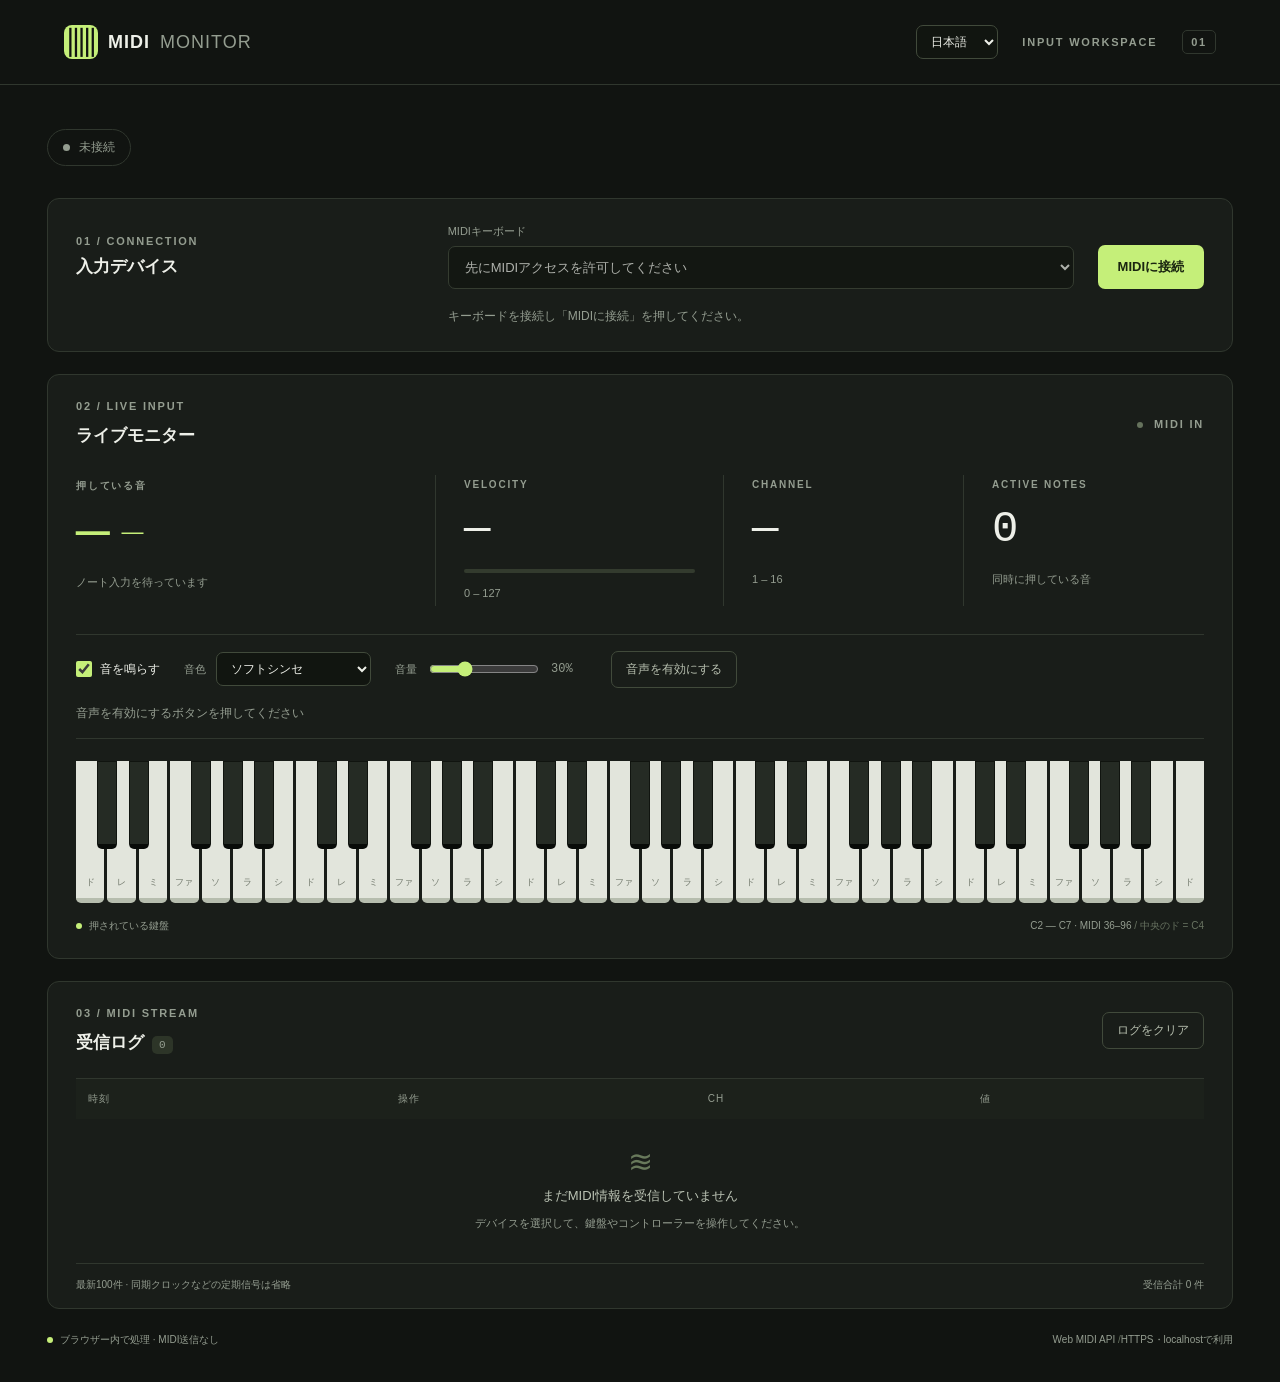
==== commit 34d5c080: "Add nine selectable synth tones" ====
--- a/index.html
+++ b/index.html
@@ -16,6 +16,17 @@
     <div class="readouts"><div class="note-readout"><span class="metric-label"><span data-i18n="押している音">押している音</span></span><div class="note-display"><div id="note">—</div><span id="solfege" data-i18n-aria="ドレミの音名" aria-label="ドレミの音名">—</span></div><span id="note-number"><span data-i18n="ノート入力を待っています">ノート入力を待っています</span></span></div><div class="metric"><span class="metric-label">VELOCITY</span><strong id="velocity">—</strong><div class="meter"><span id="velocity-bar"></span></div><span class="metric-foot">0 – 127</span></div><div class="metric"><span class="metric-label">CHANNEL</span><strong id="channel">—</strong><span class="metric-foot">1 – 16</span></div><div class="metric"><span class="metric-label">ACTIVE NOTES</span><strong id="active">0</strong><span class="metric-foot"><span data-i18n="同時に押している音">同時に押している音</span></span></div></div>
     <div class="sound-controls" role="group" data-i18n-aria="サウンド" aria-label="サウンド">
       <label class="sound-toggle"><input type="checkbox" id="sound-enabled" checked><span data-i18n="音を鳴らす">音を鳴らす</span></label>
+      <div class="tone-control"><label for="tone" data-i18n="音色">音色</label><select id="tone">
+        <option value="soft" data-i18n="ソフトシンセ">ソフトシンセ</option>
+        <option value="piano" data-i18n="ピアノ風">ピアノ風</option>
+        <option value="epiano" data-i18n="エレピ風">エレピ風</option>
+        <option value="organ" data-i18n="オルガン">オルガン</option>
+        <option value="bell" data-i18n="ベル">ベル</option>
+        <option value="strings" data-i18n="ストリングス風">ストリングス風</option>
+        <option value="bass" data-i18n="シンセベース">シンセベース</option>
+        <option value="lead" data-i18n="シンセリード">シンセリード</option>
+        <option value="chip" data-i18n="8ビット">8ビット</option>
+      </select></div>
       <div class="volume-control"><label for="volume" data-i18n="音量">音量</label><input type="range" id="volume" min="0" max="100" value="30"><output id="volume-value" for="volume">30%</output></div>
       <button type="button" id="enable-audio" class="secondary" data-i18n="音声を有効にする">音声を有効にする</button>
       <p id="audio-status" role="status"></p>
--- a/style.css
+++ b/style.css
@@ -1,6 +1,7 @@
 :root{color-scheme:dark;--bg:#111411;--panel:#191d19;--line:#30372e;--text:#eef0e9;--muted:#949d90;--accent:#c5ef79;font-family:Inter,"Segoe UI","Noto Sans JP",sans-serif}*{box-sizing:border-box}body{margin:0;background:var(--bg);color:var(--text)}header{height:85px;padding:0 5%;border-bottom:1px solid var(--line);display:flex;align-items:center;justify-content:space-between}.brand{display:flex;align-items:center;gap:10px;color:var(--text);text-decoration:none;letter-spacing:1px;font-size:18px;font-weight:750}.brand-icon{display:grid;place-items:center;background:var(--accent);color:var(--bg);width:34px;height:34px;border-radius:8px;font-size:28px}.brand-light{font-weight:400;color:var(--muted)}.header-label,.eyebrow,.small-label,.metric-label{font-size:11px;letter-spacing:1.8px;font-weight:600}.header-label{color:var(--muted)}.version{margin-left:20px;border:1px solid var(--line);padding:5px 8px;border-radius:5px}main{max-width:1250px;margin:auto;padding:44px 32px 20px}.title-row{display:flex;align-items:center;justify-content:space-between;margin-bottom:32px}.eyebrow{color:var(--muted);margin:0 0 12px}h1{font-size:30px;letter-spacing:.02em;margin:0 0 12px;font-weight:600}.intro{font-size:13px;color:var(--muted);margin:0}.status{border:1px solid var(--line);border-radius:30px;padding:9px 15px;font-size:12px;color:var(--muted)}.status:before{content:"";display:inline-block;width:7px;height:7px;background:currentColor;border-radius:50%;margin-right:9px}.status.connected{color:var(--accent)}.panel{background:var(--panel);border:1px solid var(--line);border-radius:12px;margin-bottom:22px;padding:25px 28px}h2{font-size:17px;margin:0;font-weight:600}.connection{display:grid;grid-template-columns:1fr 1.8fr auto;gap:18px 24px;align-items:center}.connection .eyebrow{margin-bottom:8px}label{display:block;font-size:11px;color:var(--muted);margin-bottom:7px}select{width:100%;background:#111510;border:1px solid #414a3b;border-radius:7px;color:var(--text);padding:12px;font:inherit;font-size:13px}button{font:inherit;cursor:pointer;border-radius:7px;white-space:nowrap}button:disabled{opacity:.5;cursor:default}.primary{padding:13px 20px;background:var(--accent);color:#1a2510;border:0;font-weight:700;font-size:13px;margin-top:21px}.primary span{margin-left:22px}.connection-help{grid-column:2/4;margin:0;font-size:12px;color:var(--muted);line-height:1.6}.section-heading{display:flex;justify-content:space-between;align-items:center}.small-label{color:var(--muted)}i{display:inline-block;width:6px;height:6px;border-radius:50%;background:#65725c;margin-right:6px}i.flash{background:var(--accent);box-shadow:0 0 8px var(--accent)}.readouts{display:grid;grid-template-columns:1.5fr 1.2fr 1fr 1fr;margin:28px 0}.readouts>div{padding:4px 28px;border-right:1px solid var(--line)}.readouts>div:first-child{padding-left:0}.readouts>div:last-child{border-right:0}.metric-label{color:var(--muted);display:block;font-size:10px}.note-readout #note{font-family:Consolas,monospace;font-size:56px;color:var(--accent);line-height:1.4}.note-readout>span:last-child,.metric-foot{font-size:11px;color:var(--muted)}.metric strong{display:block;font:44px/1.8 Consolas,monospace}.meter{height:4px;background:#333b2e;border-radius:4px;margin:0 0 10px}.meter span{display:block;height:100%;background:var(--accent);width:0;border-radius:4px}.keyboard-scroll{overflow:auto;padding-bottom:2px}.keyboard{height:142px;position:relative;min-width:680px;display:flex;gap:3px}.key{position:relative;background:#e2e5dc;flex:1;border-radius:0 0 5px 5px;border-bottom:5px solid #b6bdae;transition:background 60ms}.key.black{position:absolute;top:0;height:62%;background:#252b24;border:1px solid #10140f;border-bottom:5px solid #080b08;z-index:2}.key span{position:absolute;bottom:9px;font:10px Consolas,monospace;color:#72796d;width:100%;text-align:center}.key.pressed{background:var(--accent);border-bottom-color:#8daf51}.keyboard-footer,.log-footer{display:flex;justify-content:space-between;color:var(--muted);font-size:10px;padding-top:14px;gap:16px}.legend-dot,.footer-dot{display:inline-block;background:var(--accent);width:6px;height:6px;border-radius:50%;margin-right:7px}.muted{color:#687361}.secondary{background:transparent;border:1px solid #414a3b;padding:9px 14px;font-size:12px;color:#b7bfaf}.secondary:hover{background:#2c3428}button:focus-visible,select:focus-visible,a:focus-visible{outline:2px solid var(--accent);outline-offset:4px}.log{padding-bottom:16px}#count{font:11px Consolas,monospace;padding:3px 7px;border-radius:5px;background:#2d3528;color:var(--muted);margin-left:8px}.table-scroll{max-height:330px;overflow:auto;margin-top:24px;border-top:1px solid var(--line)}table{width:100%;border-collapse:collapse;text-align:left;white-space:nowrap;font-size:12px}th{color:var(--muted);font-size:10px;letter-spacing:1px;font-weight:500;padding:13px 12px;background:#1c211b;position:sticky;top:0}td{padding:12px;border-bottom:1px solid #2a3127;font-family:Consolas,monospace}td:nth-child(2){color:var(--accent)}#empty{text-align:center;padding:25px 15px 32px}#empty[hidden]{display:none}.empty-icon{color:#68795b;font-size:30px}#empty p{font-size:13px;color:#bbc3b4;margin:8px 0}#empty>span:last-child{font-size:11px;color:var(--muted)}.log-footer{border-top:1px solid var(--line)}footer{display:flex;justify-content:space-between;color:var(--muted);font-size:10px;padding:2px 0 15px;gap:15px}@media(max-width:750px){header{height:66px;padding:0 20px}.header-label{display:none}main{padding:28px 16px 16px}h1{font-size:23px}.title-row{gap:12px;align-items:flex-start}.status{font-size:10px;padding:8px;white-space:nowrap}.panel{padding:20px 16px}.connection{grid-template-columns:1fr auto}.connection>div:first-child{grid-column:1/-1}.connection-help{grid-column:1/-1}.readouts{grid-template-columns:1fr 1fr;row-gap:22px}.readouts>div{padding:0 16px}.readouts>div:nth-child(2){border:0}.readouts>div:nth-child(3){padding-left:0}.keyboard-footer{font-size:9px}.keyboard-footer .muted{display:none}footer{flex-direction:column;font-size:10px}.intro{font-size:11px}.primary{padding:13px}.primary span{margin-left:10px}}
 :root .note-display{display:flex;align-items:center;gap:12px;flex-wrap:wrap}#solfege{font-size:22px;color:var(--accent);white-space:nowrap}.key span{font-size:9px}
 .header-controls{display:flex;align-items:center;gap:24px}#language{width:auto;padding:8px 10px;font-size:12px}.connection>*{min-width:0}.keyboard-footer,.log-footer{flex-wrap:wrap}.metric-foot{line-height:1.5}
+.tone-control{display:flex;align-items:center;gap:10px;max-width:100%}.tone-control label{margin:0;white-space:nowrap}.tone-control select{width:auto;min-width:155px;max-width:100%;padding:8px 10px;font-size:12px}
 .sound-controls{display:flex;align-items:center;flex-wrap:wrap;gap:16px 24px;margin:0 0 22px;padding:16px 0;border-top:1px solid var(--line);border-bottom:1px solid var(--line)}.sound-toggle{display:flex;align-items:center;gap:8px;margin:0;color:var(--text);font-size:12px;cursor:pointer}.sound-controls input{accent-color:var(--accent)}.sound-toggle input{width:16px;height:16px;margin:0}.volume-control{display:flex;align-items:center;gap:10px}.volume-control label{margin:0}.volume-control input{width:110px;max-width:30vw}.volume-control output{min-width:36px;color:var(--muted);font:12px Consolas,monospace}#audio-status{flex-basis:100%;margin:0;color:var(--muted);font-size:12px;line-height:1.5}.sound-controls input:focus-visible{outline:2px solid var(--accent);outline-offset:4px}
 @media(max-width:750px){.header-controls{gap:0}.connection{grid-template-columns:minmax(0,1fr)}.primary{margin-top:0;justify-self:start}.readouts{grid-template-columns:repeat(2,minmax(0,1fr))}.section-heading{gap:12px}.small-label{white-space:nowrap}}
 @media(max-width:380px){header{padding:0 12px}.brand{gap:6px;font-size:14px}.brand-icon{width:28px;height:28px}#language{padding:8px 6px}}
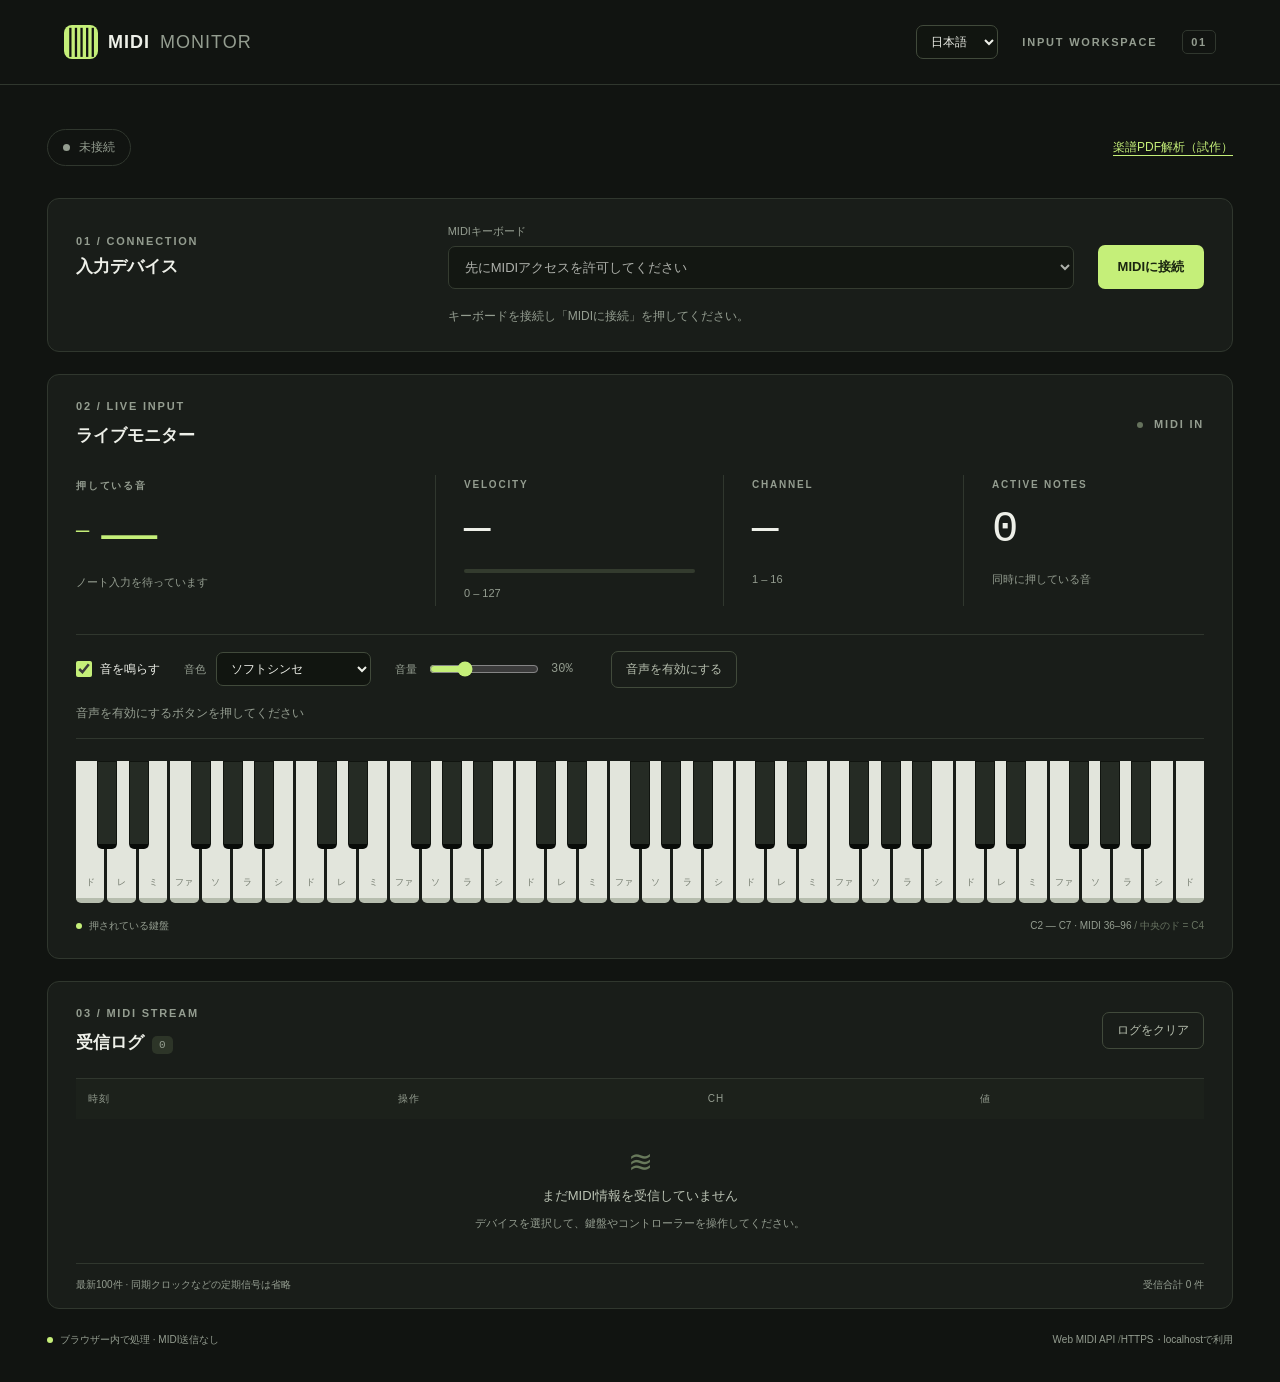
==== commit 4691b0e7: "Add browser-only score PDF analysis milestone" ====
--- a/index.html
+++ b/index.html
@@ -10,7 +10,7 @@
 <body>
 <header><a class="brand" href="./"><span class="brand-icon">▥</span>MIDI<span class="brand-light">MONITOR</span></a><div class="header-controls"><select id="language" aria-label="Language / 言語"><option value="ja" lang="ja">日本語</option><option value="en" lang="en">English</option></select><span class="header-label">INPUT WORKSPACE <span class="version">01</span></span></div></header>
 <main>
-  <div class="title-row"><span class="status" id="status"><span data-i18n="未接続">未接続</span></span></div>
+  <div class="title-row"><span class="status" id="status"><span data-i18n="未接続">未接続</span></span><a class="page-link" href="score.html" data-i18n="楽譜PDF解析（試作）">楽譜PDF解析（試作）</a></div>
   <section class="connection panel" aria-labelledby="connection-title"><div><p class="eyebrow">01 / CONNECTION</p><h2 id="connection-title"><span data-i18n="入力デバイス">入力デバイス</span></h2></div><div class="device-control"><label for="device"><span data-i18n="MIDIキーボード">MIDIキーボード</span></label><select id="device" disabled><option value="">先にMIDIアクセスを許可してください</option></select></div><button class="primary" id="connect"><span data-i18n="MIDIに接続">MIDIに接続 </span><span>↗</span></button><p class="connection-help" id="message" role="status"><span data-i18n="キーボードを接続し「MIDIに接続」を押してください。">キーボードを接続し「MIDIに接続」を押してください。</span></p></section>
   <section class="monitor panel" aria-labelledby="monitor-title"><div class="section-heading"><div><p class="eyebrow">02 / LIVE INPUT</p><h2 id="monitor-title"><span data-i18n="ライブモニター">ライブモニター</span></h2></div><span class="small-label"><i id="activity"></i> MIDI IN</span></div>
     <div class="readouts"><div class="note-readout"><span class="metric-label"><span data-i18n="押している音">押している音</span></span><div class="note-display"><div id="note">—</div><span id="solfege" data-i18n-aria="ドレミの音名" aria-label="ドレミの音名">—</span></div><span id="note-number"><span data-i18n="ノート入力を待っています">ノート入力を待っています</span></span></div><div class="metric"><span class="metric-label">VELOCITY</span><strong id="velocity">—</strong><div class="meter"><span id="velocity-bar"></span></div><span class="metric-foot">0 – 127</span></div><div class="metric"><span class="metric-label">CHANNEL</span><strong id="channel">—</strong><span class="metric-foot">1 – 16</span></div><div class="metric"><span class="metric-label">ACTIVE NOTES</span><strong id="active">0</strong><span class="metric-foot"><span data-i18n="同時に押している音">同時に押している音</span></span></div></div>
--- a/style.css
+++ b/style.css
@@ -1,6 +1,7 @@
-:root{color-scheme:dark;--bg:#111411;--panel:#191d19;--line:#30372e;--text:#eef0e9;--muted:#949d90;--accent:#c5ef79;font-family:Inter,"Segoe UI","Noto Sans JP",sans-serif}*{box-sizing:border-box}body{margin:0;background:var(--bg);color:var(--text)}header{height:85px;padding:0 5%;border-bottom:1px solid var(--line);display:flex;align-items:center;justify-content:space-between}.brand{display:flex;align-items:center;gap:10px;color:var(--text);text-decoration:none;letter-spacing:1px;font-size:18px;font-weight:750}.brand-icon{display:grid;place-items:center;background:var(--accent);color:var(--bg);width:34px;height:34px;border-radius:8px;font-size:28px}.brand-light{font-weight:400;color:var(--muted)}.header-label,.eyebrow,.small-label,.metric-label{font-size:11px;letter-spacing:1.8px;font-weight:600}.header-label{color:var(--muted)}.version{margin-left:20px;border:1px solid var(--line);padding:5px 8px;border-radius:5px}main{max-width:1250px;margin:auto;padding:44px 32px 20px}.title-row{display:flex;align-items:center;justify-content:space-between;margin-bottom:32px}.eyebrow{color:var(--muted);margin:0 0 12px}h1{font-size:30px;letter-spacing:.02em;margin:0 0 12px;font-weight:600}.intro{font-size:13px;color:var(--muted);margin:0}.status{border:1px solid var(--line);border-radius:30px;padding:9px 15px;font-size:12px;color:var(--muted)}.status:before{content:"";display:inline-block;width:7px;height:7px;background:currentColor;border-radius:50%;margin-right:9px}.status.connected{color:var(--accent)}.panel{background:var(--panel);border:1px solid var(--line);border-radius:12px;margin-bottom:22px;padding:25px 28px}h2{font-size:17px;margin:0;font-weight:600}.connection{display:grid;grid-template-columns:1fr 1.8fr auto;gap:18px 24px;align-items:center}.connection .eyebrow{margin-bottom:8px}label{display:block;font-size:11px;color:var(--muted);margin-bottom:7px}select{width:100%;background:#111510;border:1px solid #414a3b;border-radius:7px;color:var(--text);padding:12px;font:inherit;font-size:13px}button{font:inherit;cursor:pointer;border-radius:7px;white-space:nowrap}button:disabled{opacity:.5;cursor:default}.primary{padding:13px 20px;background:var(--accent);color:#1a2510;border:0;font-weight:700;font-size:13px;margin-top:21px}.primary span{margin-left:22px}.connection-help{grid-column:2/4;margin:0;font-size:12px;color:var(--muted);line-height:1.6}.section-heading{display:flex;justify-content:space-between;align-items:center}.small-label{color:var(--muted)}i{display:inline-block;width:6px;height:6px;border-radius:50%;background:#65725c;margin-right:6px}i.flash{background:var(--accent);box-shadow:0 0 8px var(--accent)}.readouts{display:grid;grid-template-columns:1.5fr 1.2fr 1fr 1fr;margin:28px 0}.readouts>div{padding:4px 28px;border-right:1px solid var(--line)}.readouts>div:first-child{padding-left:0}.readouts>div:last-child{border-right:0}.metric-label{color:var(--muted);display:block;font-size:10px}.note-readout #note{font-family:Consolas,monospace;font-size:56px;color:var(--accent);line-height:1.4}.note-readout>span:last-child,.metric-foot{font-size:11px;color:var(--muted)}.metric strong{display:block;font:44px/1.8 Consolas,monospace}.meter{height:4px;background:#333b2e;border-radius:4px;margin:0 0 10px}.meter span{display:block;height:100%;background:var(--accent);width:0;border-radius:4px}.keyboard-scroll{overflow:auto;padding-bottom:2px}.keyboard{height:142px;position:relative;min-width:680px;display:flex;gap:3px}.key{position:relative;background:#e2e5dc;flex:1;border-radius:0 0 5px 5px;border-bottom:5px solid #b6bdae;transition:background 60ms}.key.black{position:absolute;top:0;height:62%;background:#252b24;border:1px solid #10140f;border-bottom:5px solid #080b08;z-index:2}.key span{position:absolute;bottom:9px;font:10px Consolas,monospace;color:#72796d;width:100%;text-align:center}.key.pressed{background:var(--accent);border-bottom-color:#8daf51}.keyboard-footer,.log-footer{display:flex;justify-content:space-between;color:var(--muted);font-size:10px;padding-top:14px;gap:16px}.legend-dot,.footer-dot{display:inline-block;background:var(--accent);width:6px;height:6px;border-radius:50%;margin-right:7px}.muted{color:#687361}.secondary{background:transparent;border:1px solid #414a3b;padding:9px 14px;font-size:12px;color:#b7bfaf}.secondary:hover{background:#2c3428}button:focus-visible,select:focus-visible,a:focus-visible{outline:2px solid var(--accent);outline-offset:4px}.log{padding-bottom:16px}#count{font:11px Consolas,monospace;padding:3px 7px;border-radius:5px;background:#2d3528;color:var(--muted);margin-left:8px}.table-scroll{max-height:330px;overflow:auto;margin-top:24px;border-top:1px solid var(--line)}table{width:100%;border-collapse:collapse;text-align:left;white-space:nowrap;font-size:12px}th{color:var(--muted);font-size:10px;letter-spacing:1px;font-weight:500;padding:13px 12px;background:#1c211b;position:sticky;top:0}td{padding:12px;border-bottom:1px solid #2a3127;font-family:Consolas,monospace}td:nth-child(2){color:var(--accent)}#empty{text-align:center;padding:25px 15px 32px}#empty[hidden]{display:none}.empty-icon{color:#68795b;font-size:30px}#empty p{font-size:13px;color:#bbc3b4;margin:8px 0}#empty>span:last-child{font-size:11px;color:var(--muted)}.log-footer{border-top:1px solid var(--line)}footer{display:flex;justify-content:space-between;color:var(--muted);font-size:10px;padding:2px 0 15px;gap:15px}@media(max-width:750px){header{height:66px;padding:0 20px}.header-label{display:none}main{padding:28px 16px 16px}h1{font-size:23px}.title-row{gap:12px;align-items:flex-start}.status{font-size:10px;padding:8px;white-space:nowrap}.panel{padding:20px 16px}.connection{grid-template-columns:1fr auto}.connection>div:first-child{grid-column:1/-1}.connection-help{grid-column:1/-1}.readouts{grid-template-columns:1fr 1fr;row-gap:22px}.readouts>div{padding:0 16px}.readouts>div:nth-child(2){border:0}.readouts>div:nth-child(3){padding-left:0}.keyboard-footer{font-size:9px}.keyboard-footer .muted{display:none}footer{flex-direction:column;font-size:10px}.intro{font-size:11px}.primary{padding:13px}.primary span{margin-left:10px}}
-:root .note-display{display:flex;align-items:center;gap:12px;flex-wrap:wrap}#solfege{font-size:22px;color:var(--accent);white-space:nowrap}.key span{font-size:9px}
+:root{color-scheme:dark;--bg:#111411;--panel:#191d19;--line:#30372e;--text:#eef0e9;--muted:#949d90;--accent:#c5ef79;font-family:Inter,"Segoe UI","Noto Sans JP",sans-serif}*{box-sizing:border-box}body{margin:0;background:var(--bg);color:var(--text)}header{height:85px;padding:0 5%;border-bottom:1px solid var(--line);display:flex;align-items:center;justify-content:space-between}.brand{display:flex;align-items:center;gap:10px;color:var(--text);text-decoration:none;letter-spacing:1px;font-size:18px;font-weight:750}.brand-icon{display:grid;place-items:center;background:var(--accent);color:var(--bg);width:34px;height:34px;border-radius:8px;font-size:28px}.brand-light{font-weight:400;color:var(--muted)}.header-label,.eyebrow,.small-label,.metric-label{font-size:11px;letter-spacing:1.8px;font-weight:600}.header-label{color:var(--muted)}.version{margin-left:20px;border:1px solid var(--line);padding:5px 8px;border-radius:5px}main{max-width:1250px;margin:auto;padding:44px 32px 20px}.title-row{display:flex;align-items:center;justify-content:space-between;margin-bottom:32px}.eyebrow{color:var(--muted);margin:0 0 12px}h1{font-size:30px;letter-spacing:.02em;margin:0 0 12px;font-weight:600}.intro{font-size:13px;color:var(--muted);margin:0}.status{border:1px solid var(--line);border-radius:30px;padding:9px 15px;font-size:12px;color:var(--muted)}.status:before{content:"";display:inline-block;width:7px;height:7px;background:currentColor;border-radius:50%;margin-right:9px}.status.connected{color:var(--accent)}.panel{background:var(--panel);border:1px solid var(--line);border-radius:12px;margin-bottom:22px;padding:25px 28px}h2{font-size:17px;margin:0;font-weight:600}.connection{display:grid;grid-template-columns:1fr 1.8fr auto;gap:18px 24px;align-items:center}.connection .eyebrow{margin-bottom:8px}label{display:block;font-size:11px;color:var(--muted);margin-bottom:7px}select{width:100%;background:#111510;border:1px solid #414a3b;border-radius:7px;color:var(--text);padding:12px;font:inherit;font-size:13px}button{font:inherit;cursor:pointer;border-radius:7px;white-space:nowrap}button:disabled{opacity:.5;cursor:default}.primary{padding:13px 20px;background:var(--accent);color:#1a2510;border:0;font-weight:700;font-size:13px;margin-top:21px}.primary span{margin-left:22px}.connection-help{grid-column:2/4;margin:0;font-size:12px;color:var(--muted);line-height:1.6}.section-heading{display:flex;justify-content:space-between;align-items:center}.small-label{color:var(--muted)}i{display:inline-block;width:6px;height:6px;border-radius:50%;background:#65725c;margin-right:6px}i.flash{background:var(--accent);box-shadow:0 0 8px var(--accent)}.readouts{display:grid;grid-template-columns:1.5fr 1.2fr 1fr 1fr;margin:28px 0}.readouts>div{padding:4px 28px;border-right:1px solid var(--line)}.readouts>div:first-child{padding-left:0}.readouts>div:last-child{border-right:0}.metric-label{color:var(--muted);display:block;font-size:10px}.note-readout #note{font-family:Consolas,monospace;font-size:22px;color:var(--accent);line-height:1.4}.note-readout>span:last-child,.metric-foot{font-size:11px;color:var(--muted)}.metric strong{display:block;font:44px/1.8 Consolas,monospace}.meter{height:4px;background:#333b2e;border-radius:4px;margin:0 0 10px}.meter span{display:block;height:100%;background:var(--accent);width:0;border-radius:4px}.keyboard-scroll{overflow:auto;padding-bottom:2px}.keyboard{height:142px;position:relative;min-width:680px;display:flex;gap:3px}.key{position:relative;background:#e2e5dc;flex:1;border-radius:0 0 5px 5px;border-bottom:5px solid #b6bdae;transition:background 60ms}.key.black{position:absolute;top:0;height:62%;background:#252b24;border:1px solid #10140f;border-bottom:5px solid #080b08;z-index:2}.key span{position:absolute;bottom:9px;font:10px Consolas,monospace;color:#72796d;width:100%;text-align:center}.key.pressed{background:var(--accent);border-bottom-color:#8daf51}.keyboard-footer,.log-footer{display:flex;justify-content:space-between;color:var(--muted);font-size:10px;padding-top:14px;gap:16px}.legend-dot,.footer-dot{display:inline-block;background:var(--accent);width:6px;height:6px;border-radius:50%;margin-right:7px}.muted{color:#687361}.secondary{background:transparent;border:1px solid #414a3b;padding:9px 14px;font-size:12px;color:#b7bfaf}.secondary:hover{background:#2c3428}button:focus-visible,select:focus-visible,a:focus-visible{outline:2px solid var(--accent);outline-offset:4px}.log{padding-bottom:16px}#count{font:11px Consolas,monospace;padding:3px 7px;border-radius:5px;background:#2d3528;color:var(--muted);margin-left:8px}.table-scroll{max-height:330px;overflow:auto;margin-top:24px;border-top:1px solid var(--line)}table{width:100%;border-collapse:collapse;text-align:left;white-space:nowrap;font-size:12px}th{color:var(--muted);font-size:10px;letter-spacing:1px;font-weight:500;padding:13px 12px;background:#1c211b;position:sticky;top:0}td{padding:12px;border-bottom:1px solid #2a3127;font-family:Consolas,monospace}td:nth-child(2){color:var(--accent)}#empty{text-align:center;padding:25px 15px 32px}#empty[hidden]{display:none}.empty-icon{color:#68795b;font-size:30px}#empty p{font-size:13px;color:#bbc3b4;margin:8px 0}#empty>span:last-child{font-size:11px;color:var(--muted)}.log-footer{border-top:1px solid var(--line)}footer{display:flex;justify-content:space-between;color:var(--muted);font-size:10px;padding:2px 0 15px;gap:15px}@media(max-width:750px){header{height:66px;padding:0 20px}.header-label{display:none}main{padding:28px 16px 16px}h1{font-size:23px}.title-row{gap:12px;align-items:flex-start}.status{font-size:10px;padding:8px;white-space:nowrap}.panel{padding:20px 16px}.connection{grid-template-columns:1fr auto}.connection>div:first-child{grid-column:1/-1}.connection-help{grid-column:1/-1}.readouts{grid-template-columns:1fr 1fr;row-gap:22px}.readouts>div{padding:0 16px}.readouts>div:nth-child(2){border:0}.readouts>div:nth-child(3){padding-left:0}.keyboard-footer{font-size:9px}.keyboard-footer .muted{display:none}footer{flex-direction:column;font-size:10px}.intro{font-size:11px}.primary{padding:13px}.primary span{margin-left:10px}}
+:root .note-display{display:flex;align-items:center;gap:12px;flex-wrap:wrap}#solfege{font-size:clamp(32px,5vw,56px);line-height:1.4;color:var(--accent);white-space:nowrap}.key span{font-size:9px}
 .header-controls{display:flex;align-items:center;gap:24px}#language{width:auto;padding:8px 10px;font-size:12px}.connection>*{min-width:0}.keyboard-footer,.log-footer{flex-wrap:wrap}.metric-foot{line-height:1.5}
+.page-link{font-size:12px;color:var(--accent);text-underline-offset:4px;line-height:1.6}
 .tone-control{display:flex;align-items:center;gap:10px;max-width:100%}.tone-control label{margin:0;white-space:nowrap}.tone-control select{width:auto;min-width:155px;max-width:100%;padding:8px 10px;font-size:12px}
 .sound-controls{display:flex;align-items:center;flex-wrap:wrap;gap:16px 24px;margin:0 0 22px;padding:16px 0;border-top:1px solid var(--line);border-bottom:1px solid var(--line)}.sound-toggle{display:flex;align-items:center;gap:8px;margin:0;color:var(--text);font-size:12px;cursor:pointer}.sound-controls input{accent-color:var(--accent)}.sound-toggle input{width:16px;height:16px;margin:0}.volume-control{display:flex;align-items:center;gap:10px}.volume-control label{margin:0}.volume-control input{width:110px;max-width:30vw}.volume-control output{min-width:36px;color:var(--muted);font:12px Consolas,monospace}#audio-status{flex-basis:100%;margin:0;color:var(--muted);font-size:12px;line-height:1.5}.sound-controls input:focus-visible{outline:2px solid var(--accent);outline-offset:4px}
 @media(max-width:750px){.header-controls{gap:0}.connection{grid-template-columns:minmax(0,1fr)}.primary{margin-top:0;justify-self:start}.readouts{grid-template-columns:repeat(2,minmax(0,1fr))}.section-heading{gap:12px}.small-label{white-space:nowrap}}
